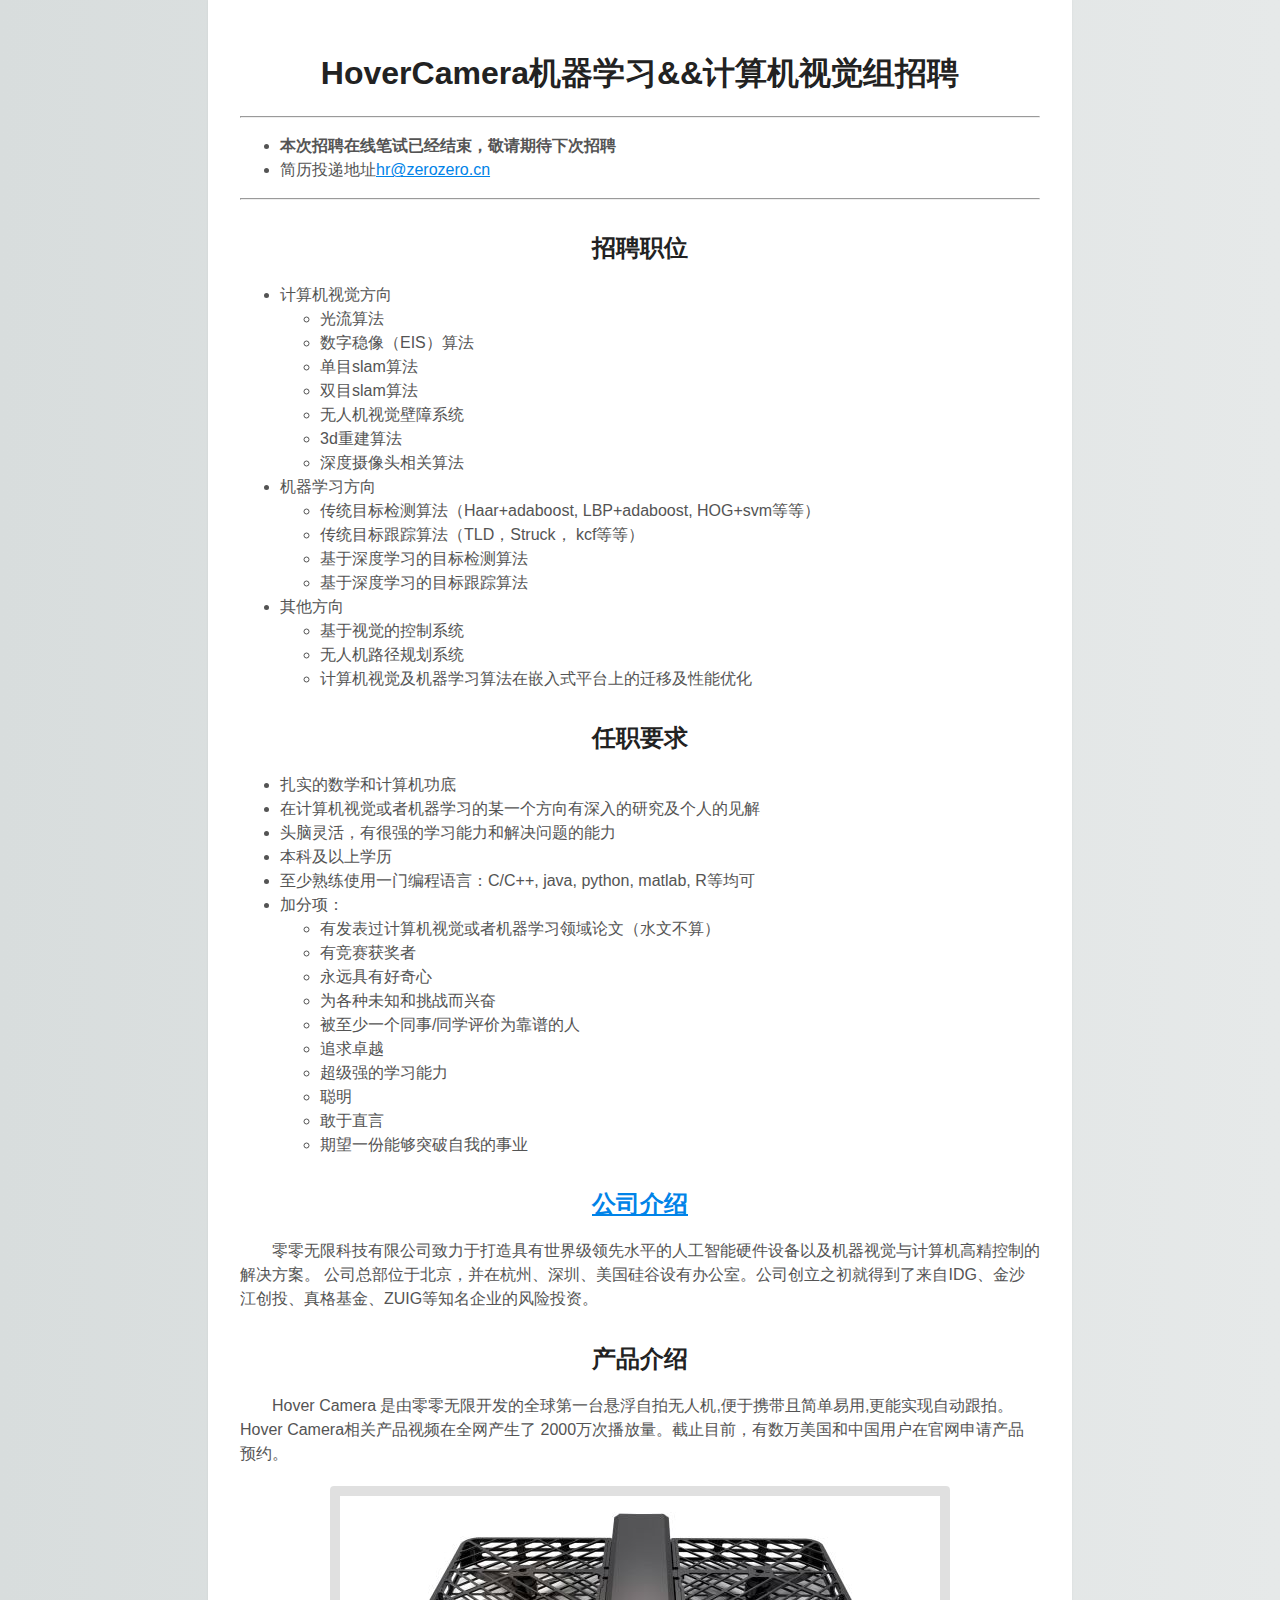
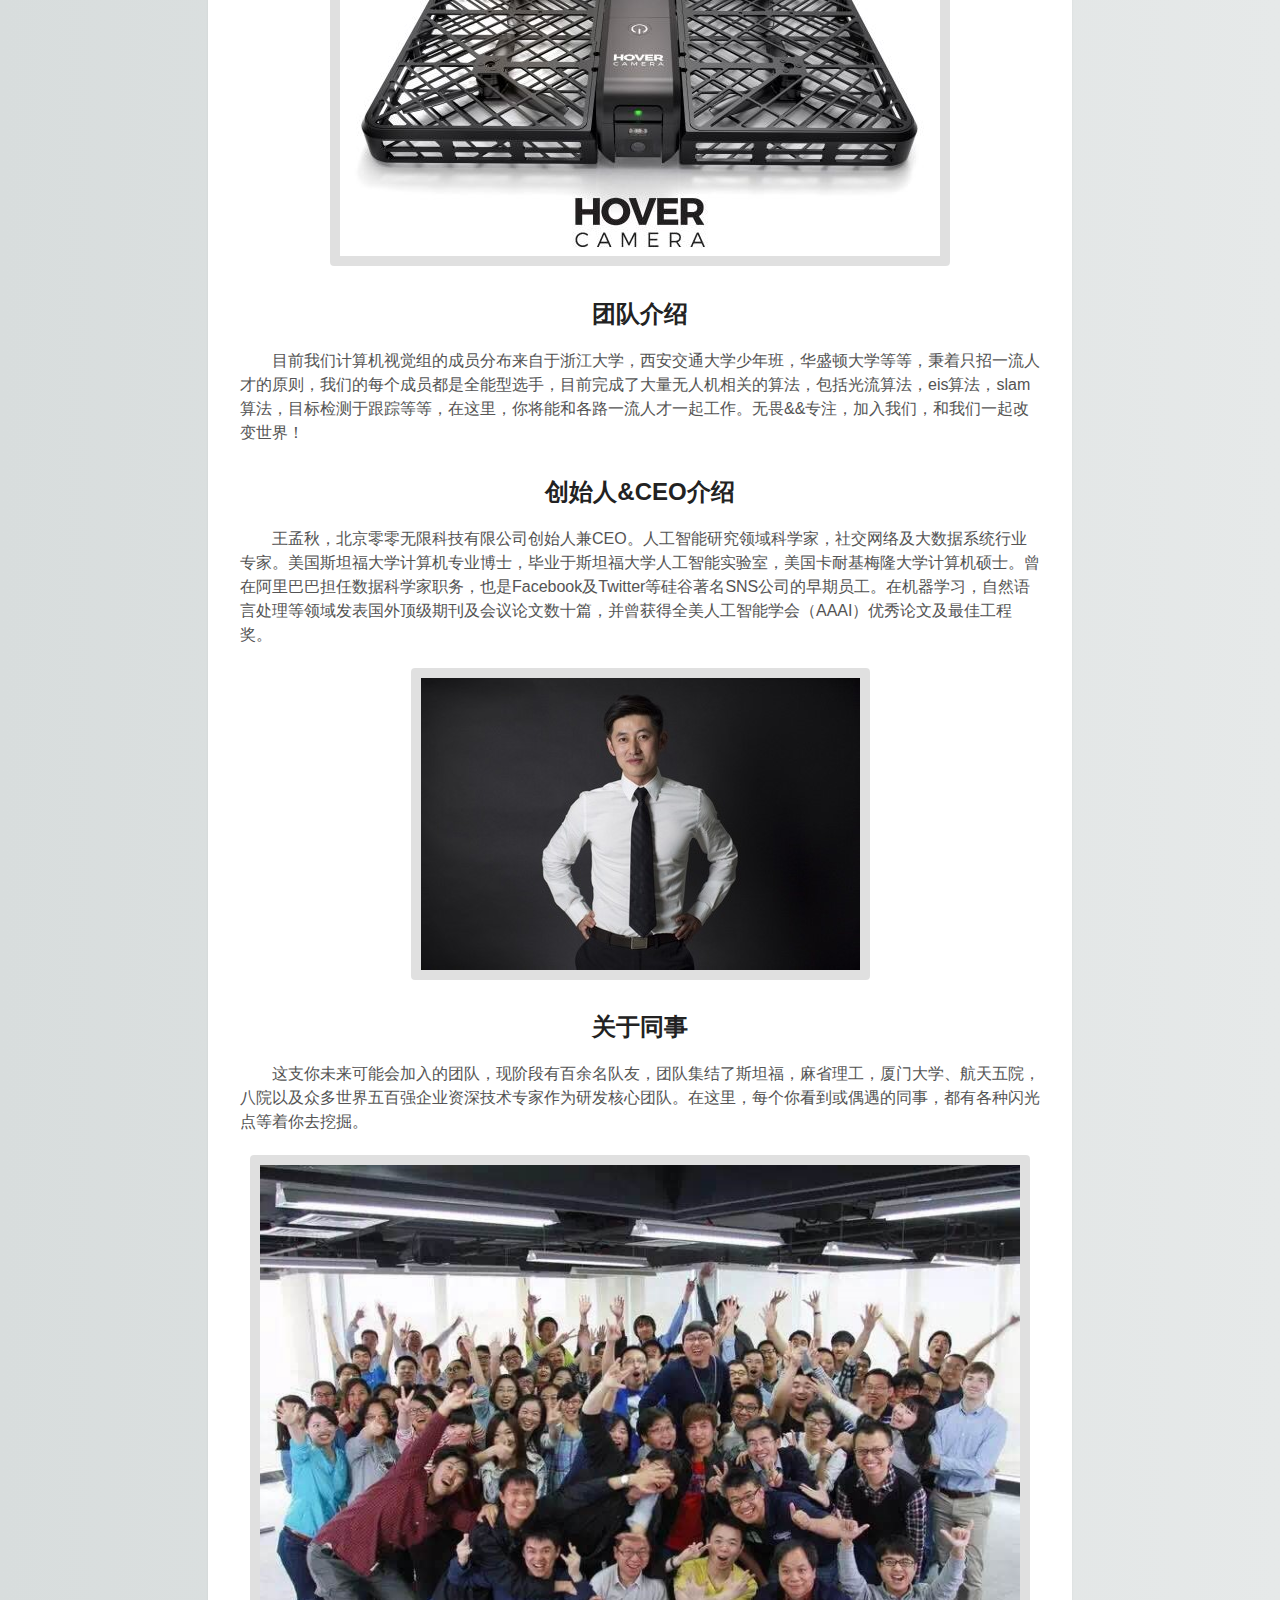
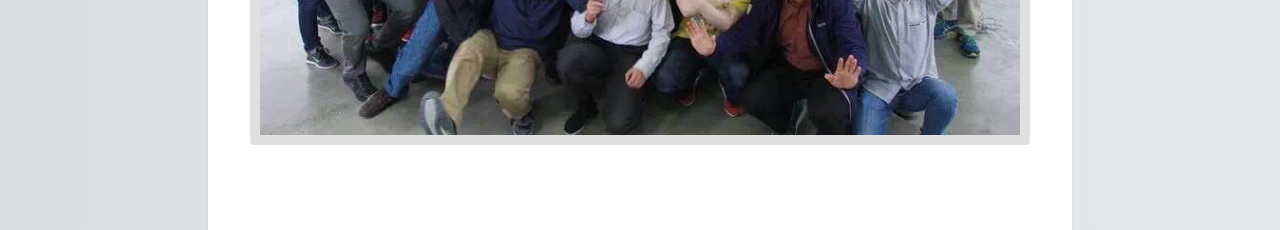
==== index.html @ 0c885255 "original version" ====
<!DOCTYPE html>
<html>
    
    <head>
        <meta charset="utf-8">
        <meta http-equiv="X-UA-Compatible" content="IE=edge">
        <title>零零计算机视觉招聘</title>
        <meta name="description" content="An interactive getting started guide for Brackets.">
        <link rel="stylesheet" type="text/css" href="main.css">
    </head>
    <body>
        
        <h1><center>HoverCamera机器学习&&计算机视觉组招聘</center></h1>
        <hr>
        
        
        <ul>
            <li><strong>本次招聘在线笔试已经结束，敬请期待下次招聘</strong></li>
            <li>简历投递地址<a href="mailto:hr@zerozero.cn">hr@zerozero.cn</a> </li>
        </ul>
        <hr>


        <h2><center>招聘职位</center></h2>
        <ul>
            <li>计算机视觉方向</li>
         
                <ul>
                    <li>光流算法 </li>
                    <li>数字稳像（EIS）算法 </li>
                    <li>单目slam算法 </li>
                    <li>双目slam算法 </li>
                    <li>无人机视觉壁障系统 </li>
                    <li>3d重建算法</li>
                    <li>深度摄像头相关算法</li>
                </ul>

            <li>机器学习方向</li> 
                <ul>
                    <li>传统目标检测算法（Haar+adaboost, LBP+adaboost, HOG+svm等等） </li>
                    <li>传统目标跟踪算法（TLD，Struck， kcf等等） </li>
                    <li>基于深度学习的目标检测算法 </li>
                    <li>基于深度学习的目标跟踪算法 </li>
                </ul>

            <li>其他方向</li> 
                <ul>
                    <li>基于视觉的控制系统 </li>
                    <li>无人机路径规划系统 </li>
                    <li>计算机视觉及机器学习算法在嵌入式平台上的迁移及性能优化 </li>
                </ul>
        </ul>

        <h2> <center>任职要求</center> </h2>
        <ul>
        <li>扎实的数学和计算机功底 </li>
        <li>在计算机视觉或者机器学习的某一个方向有深入的研究及个人的见解  </li>
        <li>头脑灵活，有很强的学习能力和解决问题的能力  </li>
        <li>本科及以上学历  </li>
        <li>至少熟练使用一门编程语言：C/C++, java, python, matlab, R等均可  </li>
        <li>加分项：  </li>
            <ul>
                <li>有发表过计算机视觉或者机器学习领域论文（水文不算） </li>
                <li>有竞赛获奖者  </li>
                <li>永远具有好奇心 </li>
                <li>为各种未知和挑战而兴奋 </li>
                <li>被至少一个同事/同学评价为靠谱的人 </li>
                <li>追求卓越 </li>
                <li>超级强的学习能力 </li>
                <li>聪明 </li>
                <li>敢于直言 </li>
                <li>期望一份能够突破自我的事业 </li>
            </ul>
        </ul>
        
        <h2><center><a href="http://www.gethover.com">公司介绍</a></center></h2>
        <p class="indent">
            零零无限科技有限公司致力于打造具有世界级领先水平的人工智能硬件设备以及机器视觉与计算机高精控制的解决方案。 公司总部位于北京，并在杭州、深圳、美国硅谷设有办公室。公司创立之初就得到了来自IDG、金沙江创投、真格基金、ZUIG等知名企业的风险投资。

        </p>
        
        <h2><center>产品介绍</center></h2>
        <p class="indent">
            Hover Camera 是由零零无限开发的全球第一台悬浮自拍无人机,便于携带且简单易用,更能实现自动跟拍。Hover Camera相关产品视频在全网产生了 2000万次播放量。截止目前，有数万美国和中国用户在官网申请产品预约。
        </p>
        <img alt="HoverCamera" src="screenshots/hovercamera.jpg" />
        
        <h2><center>团队介绍</center></h2>
        
        <p class="indent">
            目前我们计算机视觉组的成员分布来自于浙江大学，西安交通大学少年班，华盛顿大学等等，秉着只招一流人才的原则，我们的每个成员都是全能型选手，目前完成了大量无人机相关的算法，包括光流算法，eis算法，slam算法，目标检测于跟踪等等，在这里，你将能和各路一流人才一起工作。无畏&&专注，加入我们，和我们一起改变世界！
            
        </p>
        
        <h2><center>创始人&CEO介绍</center></h2>
        <p class="indent">
           王孟秋，北京零零无限科技有限公司创始人兼CEO。人工智能研究领域科学家，社交网络及大数据系统行业专家。美国斯坦福大学计算机专业博士，毕业于斯坦福大学人工智能实验室，美国卡耐基梅隆大学计算机硕士。曾在阿里巴巴担任数据科学家职务，也是Facebook及Twitter等硅谷著名SNS公司的早期员工。在机器学习，自然语言处理等领域发表国外顶级期刊及会议论文数十篇，并曾获得全美人工智能学会（AAAI）优秀论文及最佳工程奖。
        </p>
        
        <img alt="ceo" src="screenshots/ceo.jpg" />
        
        <h2><center>关于同事</center></h2>
        <p class="indent">
            这支你未来可能会加入的团队，现阶段有百余名队友，团队集结了斯坦福，麻省理工，厦门大学、航天五院，八院以及众多世界五百强企业资深技术专家作为研发核心团队。在这里，每个你看到或偶遇的同事，都有各种闪光点等着你去挖掘。
        </p>
        <img alt="ceo" src="screenshots/team.jpg" />
        
    </body>
</html>
---- main.css ----
html {
    background: #e6e9e9;
    background-image: linear-gradient(270deg, rgb(230, 233, 233) 0%, rgb(216, 221, 221) 100%);
    -webkit-font-smoothing: antialiased;
}

body {
    background: #fff;
    box-shadow: 0 0 2px rgba(0, 0, 0, 0.06);
    color: #545454;
    font-size: 16px;
    line-height: 1.5;
    margin: 0 auto;
    max-width: 800px;
    padding: 2em 2em 4em;
    font-family:montserrat,"Microsoft YaHei",微软雅黑,SimHei,黑体,sans-serif;;
}

h1, h2, h3, h4, h5, h6 {
    color: #222;
    font-weight: 600;
    line-height: 1.3;
}

h2 {
    margin-top: 1.3em;
}

a {
    color: #0083e8;
}

b, strong {
    font-weight: 600;
}

samp {
    display: none;
}

img {
    -webkit-animation: colorize 2s cubic-bezier(0, 0, .78, .36) 1;
            animation: colorize 2s cubic-bezier(0, 0, .78, .36) 1;
    background: transparent;
    border: 10px solid rgba(0, 0, 0, 0.12);
    border-radius: 4px;
    display: block;
    margin: 1.3em auto;
    max-width: 95%;
}

@-webkit-keyframes colorize {
    0% {
        -webkit-filter: grayscale(100%);
    }
    100% {
        -webkit-filter: grayscale(0%);
    }
}

@keyframes colorize {
    0% {
        filter: grayscale(100%);
    }
    100% {
        filter: grayscale(0%);
    }
}

.indent{text-indent: 2em;}
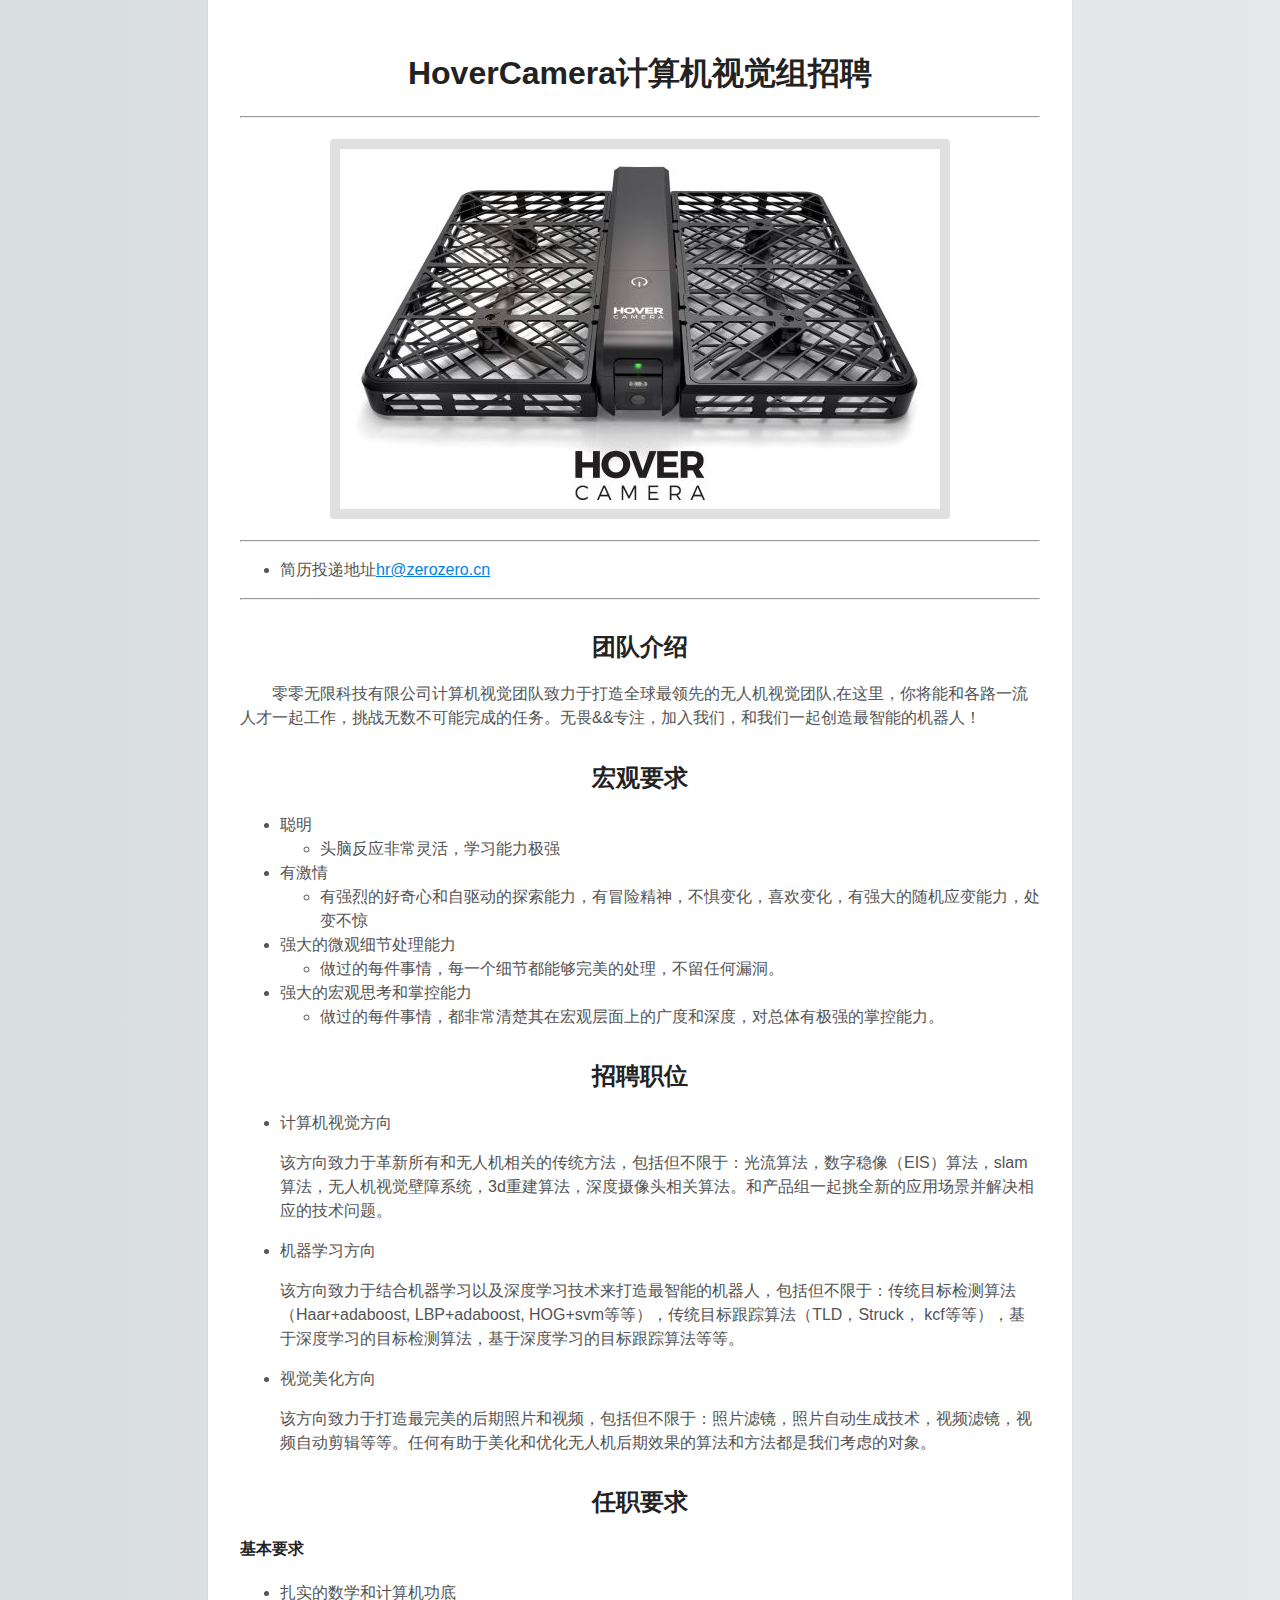
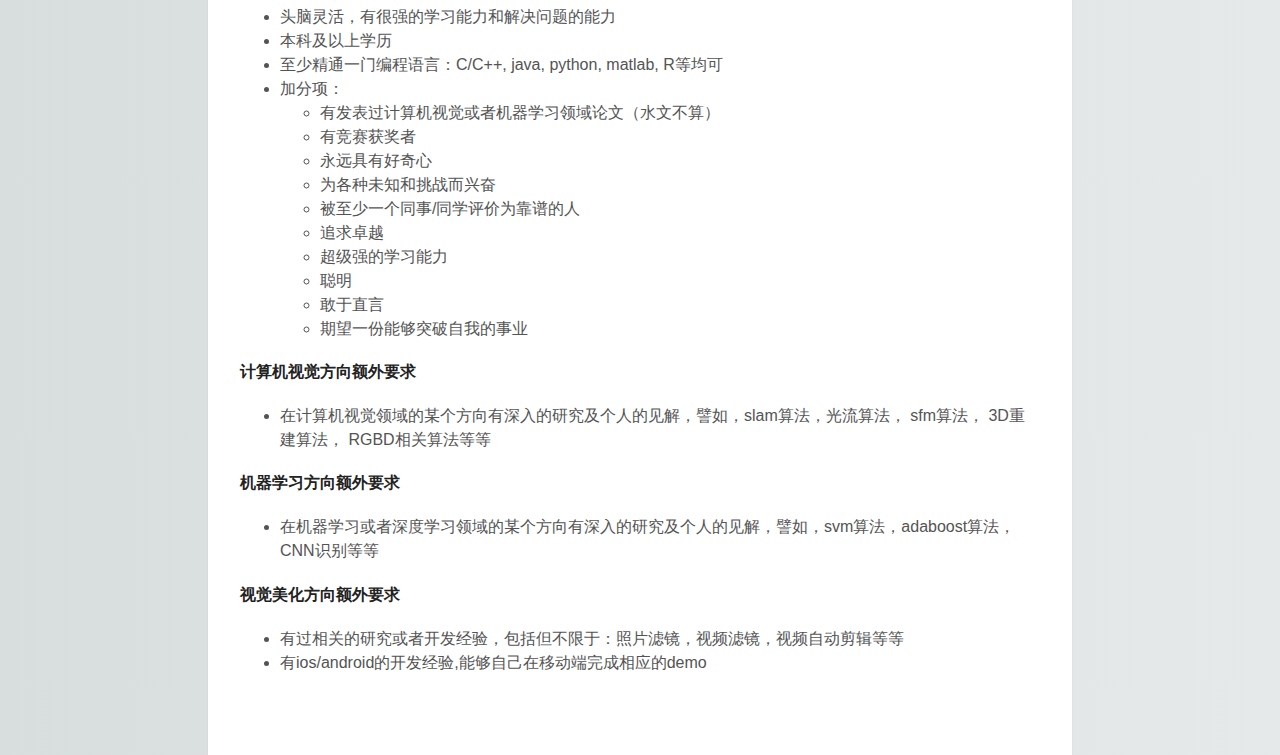
==== commit 2c5863f6: "new-version" ====
--- a/index.html
+++ b/index.html
@@ -10,54 +10,61 @@
     </head>
     <body>
         
-        <h1><center>HoverCamera机器学习&&计算机视觉组招聘</center></h1>
+        <h1><center>HoverCamera计算机视觉组招聘</center></h1>
         <hr>
         
-        
+        <img alt="HoverCamera" src="screenshots/hovercamera.jpg" />
+
+        <hr>
+
         <ul>
-            <li><strong>本次招聘在线笔试已经结束，敬请期待下次招聘</strong></li>
             <li>简历投递地址<a href="mailto:hr@zerozero.cn">hr@zerozero.cn</a> </li>
         </ul>
         <hr>
-
+        
+        <h2><center>团队介绍</center></h2>
+        <p class="indent">
+            零零无限科技有限公司计算机视觉团队致力于打造全球最领先的无人机视觉团队,在这里，你将能和各路一流人才一起工作，挑战无数不可能完成的任务。无畏&&专注，加入我们，和我们一起创造最智能的机器人！
+        </p>
+        
+        <h2><center>宏观要求</center></h2>
+        <ul>
+            <li>聪明</li>
+                <ul><li>头脑反应非常灵活，学习能力极强</li></ul>
+            <li>有激情</li>
+                <ul><li>有强烈的好奇心和自驱动的探索能力，有冒险精神，不惧变化，喜欢变化，有强大的随机应变能力，处变不惊</li></ul>
+            <li>强大的微观细节处理能力</li>
+                <ul><li>做过的每件事情，每一个细节都能够完美的处理，不留任何漏洞。</li></ul>
+            <li>强大的宏观思考和掌控能力</li>
+                <ul><li>做过的每件事情，都非常清楚其在宏观层面上的广度和深度，对总体有极强的掌控能力。</li></ul>
+        </ul>
 
         <h2><center>招聘职位</center></h2>
         <ul>
             <li>计算机视觉方向</li>
-         
-                <ul>
-                    <li>光流算法 </li>
-                    <li>数字稳像（EIS）算法 </li>
-                    <li>单目slam算法 </li>
-                    <li>双目slam算法 </li>
-                    <li>无人机视觉壁障系统 </li>
-                    <li>3d重建算法</li>
-                    <li>深度摄像头相关算法</li>
-                </ul>
+                <p>
+                    该方向致力于革新所有和无人机相关的传统方法，包括但不限于：光流算法，数字稳像（EIS）算法，slam算法，无人机视觉壁障系统，3d重建算法，深度摄像头相关算法。和产品组一起挑全新的应用场景并解决相应的技术问题。
+                </p>
 
             <li>机器学习方向</li> 
-                <ul>
-                    <li>传统目标检测算法（Haar+adaboost, LBP+adaboost, HOG+svm等等） </li>
-                    <li>传统目标跟踪算法（TLD，Struck， kcf等等） </li>
-                    <li>基于深度学习的目标检测算法 </li>
-                    <li>基于深度学习的目标跟踪算法 </li>
-                </ul>
-
-            <li>其他方向</li> 
-                <ul>
-                    <li>基于视觉的控制系统 </li>
-                    <li>无人机路径规划系统 </li>
-                    <li>计算机视觉及机器学习算法在嵌入式平台上的迁移及性能优化 </li>
-                </ul>
+                <p>
+                    该方向致力于结合机器学习以及深度学习技术来打造最智能的机器人，包括但不限于：传统目标检测算法（Haar+adaboost, LBP+adaboost, HOG+svm等等），传统目标跟踪算法（TLD，Struck， kcf等等），基于深度学习的目标检测算法，基于深度学习的目标跟踪算法等等。
+                </p>
+            
+            <li>视觉美化方向</li>
+                <p>
+                    该方向致力于打造最完美的后期照片和视频，包括但不限于：照片滤镜，照片自动生成技术，视频滤镜，视频自动剪辑等等。任何有助于美化和优化无人机后期效果的算法和方法都是我们考虑的对象。
+                </p>
         </ul>
 
         <h2> <center>任职要求</center> </h2>
+        
+        <h4>基本要求</h4>
         <ul>
         <li>扎实的数学和计算机功底 </li>
-        <li>在计算机视觉或者机器学习的某一个方向有深入的研究及个人的见解  </li>
         <li>头脑灵活，有很强的学习能力和解决问题的能力  </li>
         <li>本科及以上学历  </li>
-        <li>至少熟练使用一门编程语言：C/C++, java, python, matlab, R等均可  </li>
+        <li>至少精通一门编程语言：C/C++, java, python, matlab, R等均可  </li>
         <li>加分项：  </li>
             <ul>
                 <li>有发表过计算机视觉或者机器学习领域论文（水文不算） </li>
@@ -73,37 +80,21 @@
             </ul>
         </ul>
         
-        <h2><center><a href="http://www.gethover.com">公司介绍</a></center></h2>
-        <p class="indent">
-            零零无限科技有限公司致力于打造具有世界级领先水平的人工智能硬件设备以及机器视觉与计算机高精控制的解决方案。 公司总部位于北京，并在杭州、深圳、美国硅谷设有办公室。公司创立之初就得到了来自IDG、金沙江创投、真格基金、ZUIG等知名企业的风险投资。
-
-        </p>
+        <h4>计算机视觉方向额外要求</h4>
+        <ul>
+             <li>在计算机视觉领域的某个方向有深入的研究及个人的见解，譬如，slam算法，光流算法， sfm算法， 3D重建算法， RGBD相关算法等等  </li>
+        </ul>
         
-        <h2><center>产品介绍</center></h2>
-        <p class="indent">
-            Hover Camera 是由零零无限开发的全球第一台悬浮自拍无人机,便于携带且简单易用,更能实现自动跟拍。Hover Camera相关产品视频在全网产生了 2000万次播放量。截止目前，有数万美国和中国用户在官网申请产品预约。
-        </p>
-        <img alt="HoverCamera" src="screenshots/hovercamera.jpg" />
+        <h4>机器学习方向额外要求</h4>
+        <ul>
+             <li>在机器学习或者深度学习领域的某个方向有深入的研究及个人的见解，譬如，svm算法，adaboost算法，CNN识别等等  </li>
+        </ul>
         
-        <h2><center>团队介绍</center></h2>
-        
-        <p class="indent">
-            目前我们计算机视觉组的成员分布来自于浙江大学，西安交通大学少年班，华盛顿大学等等，秉着只招一流人才的原则，我们的每个成员都是全能型选手，目前完成了大量无人机相关的算法，包括光流算法，eis算法，slam算法，目标检测于跟踪等等，在这里，你将能和各路一流人才一起工作。无畏&&专注，加入我们，和我们一起改变世界！
-            
-        </p>
-        
-        <h2><center>创始人&CEO介绍</center></h2>
-        <p class="indent">
-           王孟秋，北京零零无限科技有限公司创始人兼CEO。人工智能研究领域科学家，社交网络及大数据系统行业专家。美国斯坦福大学计算机专业博士，毕业于斯坦福大学人工智能实验室，美国卡耐基梅隆大学计算机硕士。曾在阿里巴巴担任数据科学家职务，也是Facebook及Twitter等硅谷著名SNS公司的早期员工。在机器学习，自然语言处理等领域发表国外顶级期刊及会议论文数十篇，并曾获得全美人工智能学会（AAAI）优秀论文及最佳工程奖。
-        </p>
-        
-        <img alt="ceo" src="screenshots/ceo.jpg" />
-        
-        <h2><center>关于同事</center></h2>
-        <p class="indent">
-            这支你未来可能会加入的团队，现阶段有百余名队友，团队集结了斯坦福，麻省理工，厦门大学、航天五院，八院以及众多世界五百强企业资深技术专家作为研发核心团队。在这里，每个你看到或偶遇的同事，都有各种闪光点等着你去挖掘。
-        </p>
-        <img alt="ceo" src="screenshots/team.jpg" />
-        
+        <h4>视觉美化方向额外要求</h4>
+        <ul>
+            <li>有过相关的研究或者开发经验，包括但不限于：照片滤镜，视频滤镜，视频自动剪辑等等</li>
+            <li>有ios/android的开发经验,能够自己在移动端完成相应的demo</li>
+        </ul>
+                
     </body>
 </html>
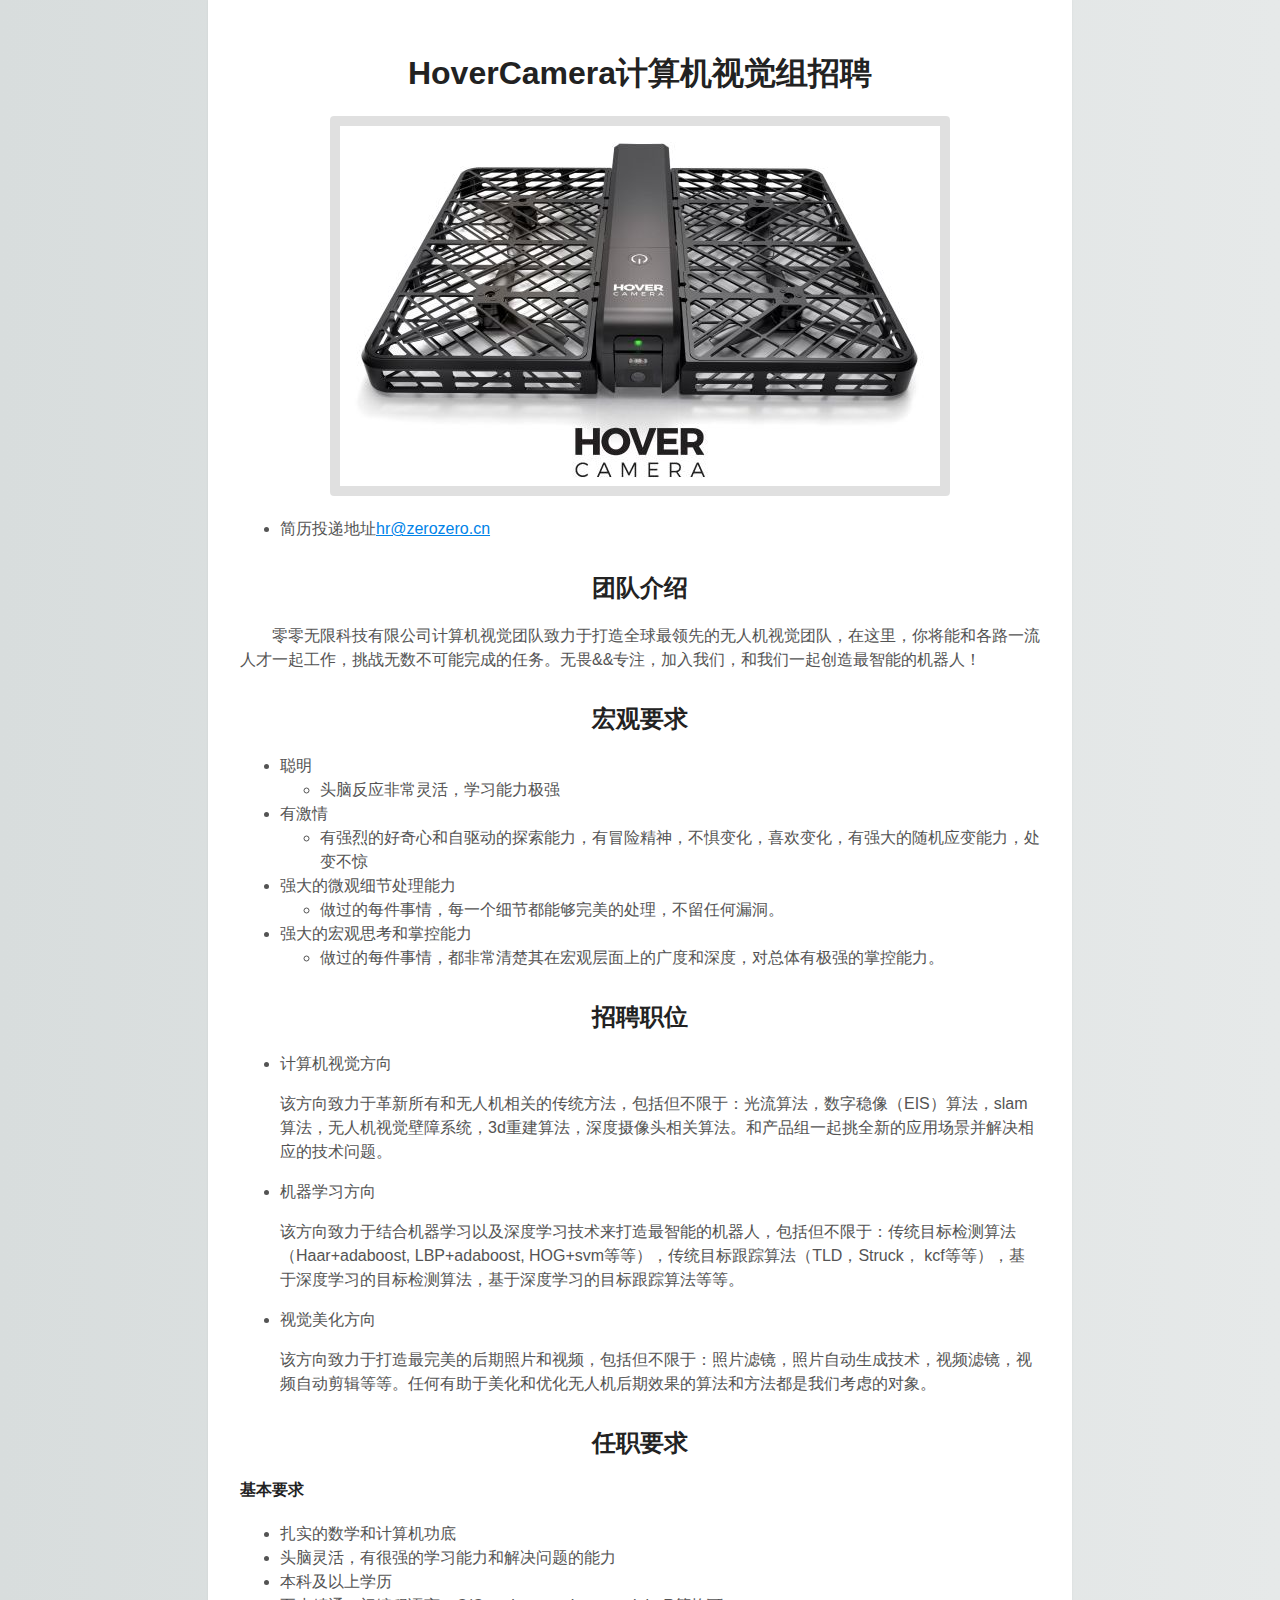
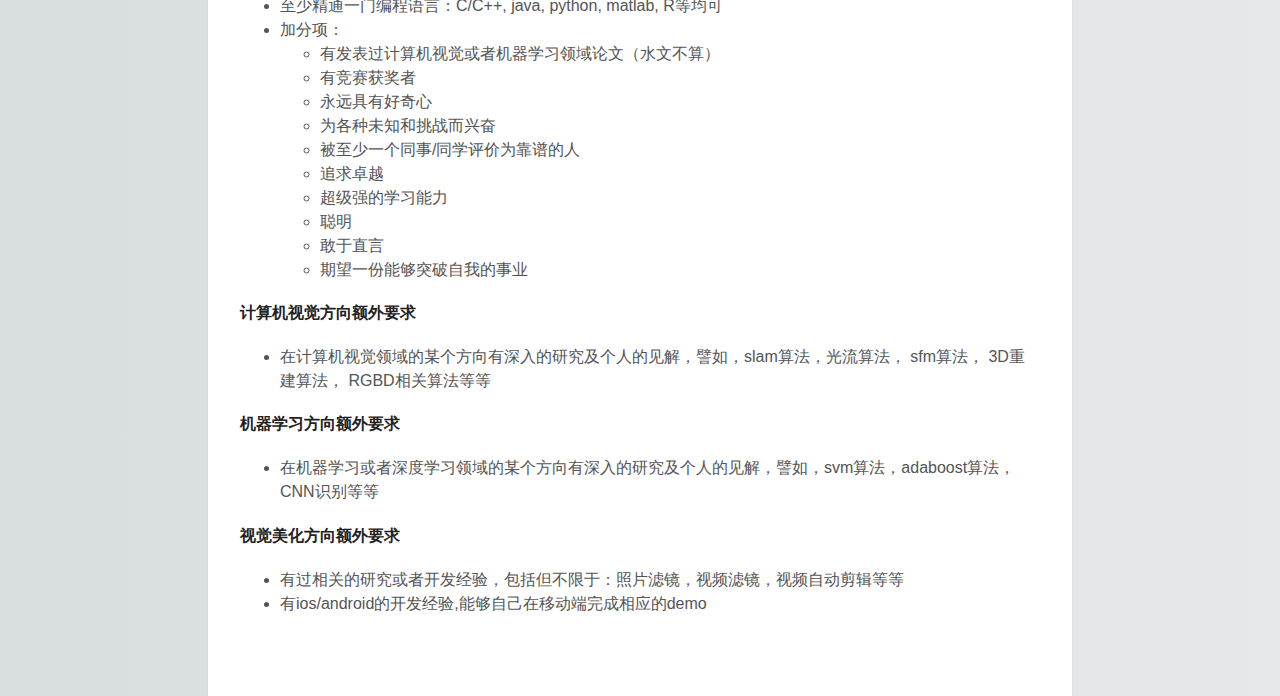
==== commit 2c86da94: "a-little-cleanup" ====
--- a/index.html
+++ b/index.html
@@ -11,20 +11,16 @@
     <body>
         
         <h1><center>HoverCamera计算机视觉组招聘</center></h1>
-        <hr>
         
         <img alt="HoverCamera" src="screenshots/hovercamera.jpg" />
-
-        <hr>
 
         <ul>
             <li>简历投递地址<a href="mailto:hr@zerozero.cn">hr@zerozero.cn</a> </li>
         </ul>
-        <hr>
         
         <h2><center>团队介绍</center></h2>
         <p class="indent">
-            零零无限科技有限公司计算机视觉团队致力于打造全球最领先的无人机视觉团队,在这里，你将能和各路一流人才一起工作，挑战无数不可能完成的任务。无畏&&专注，加入我们，和我们一起创造最智能的机器人！
+            零零无限科技有限公司计算机视觉团队致力于打造全球最领先的无人机视觉团队，在这里，你将能和各路一流人才一起工作，挑战无数不可能完成的任务。无畏&&专注，加入我们，和我们一起创造最智能的机器人！
         </p>
         
         <h2><center>宏观要求</center></h2>
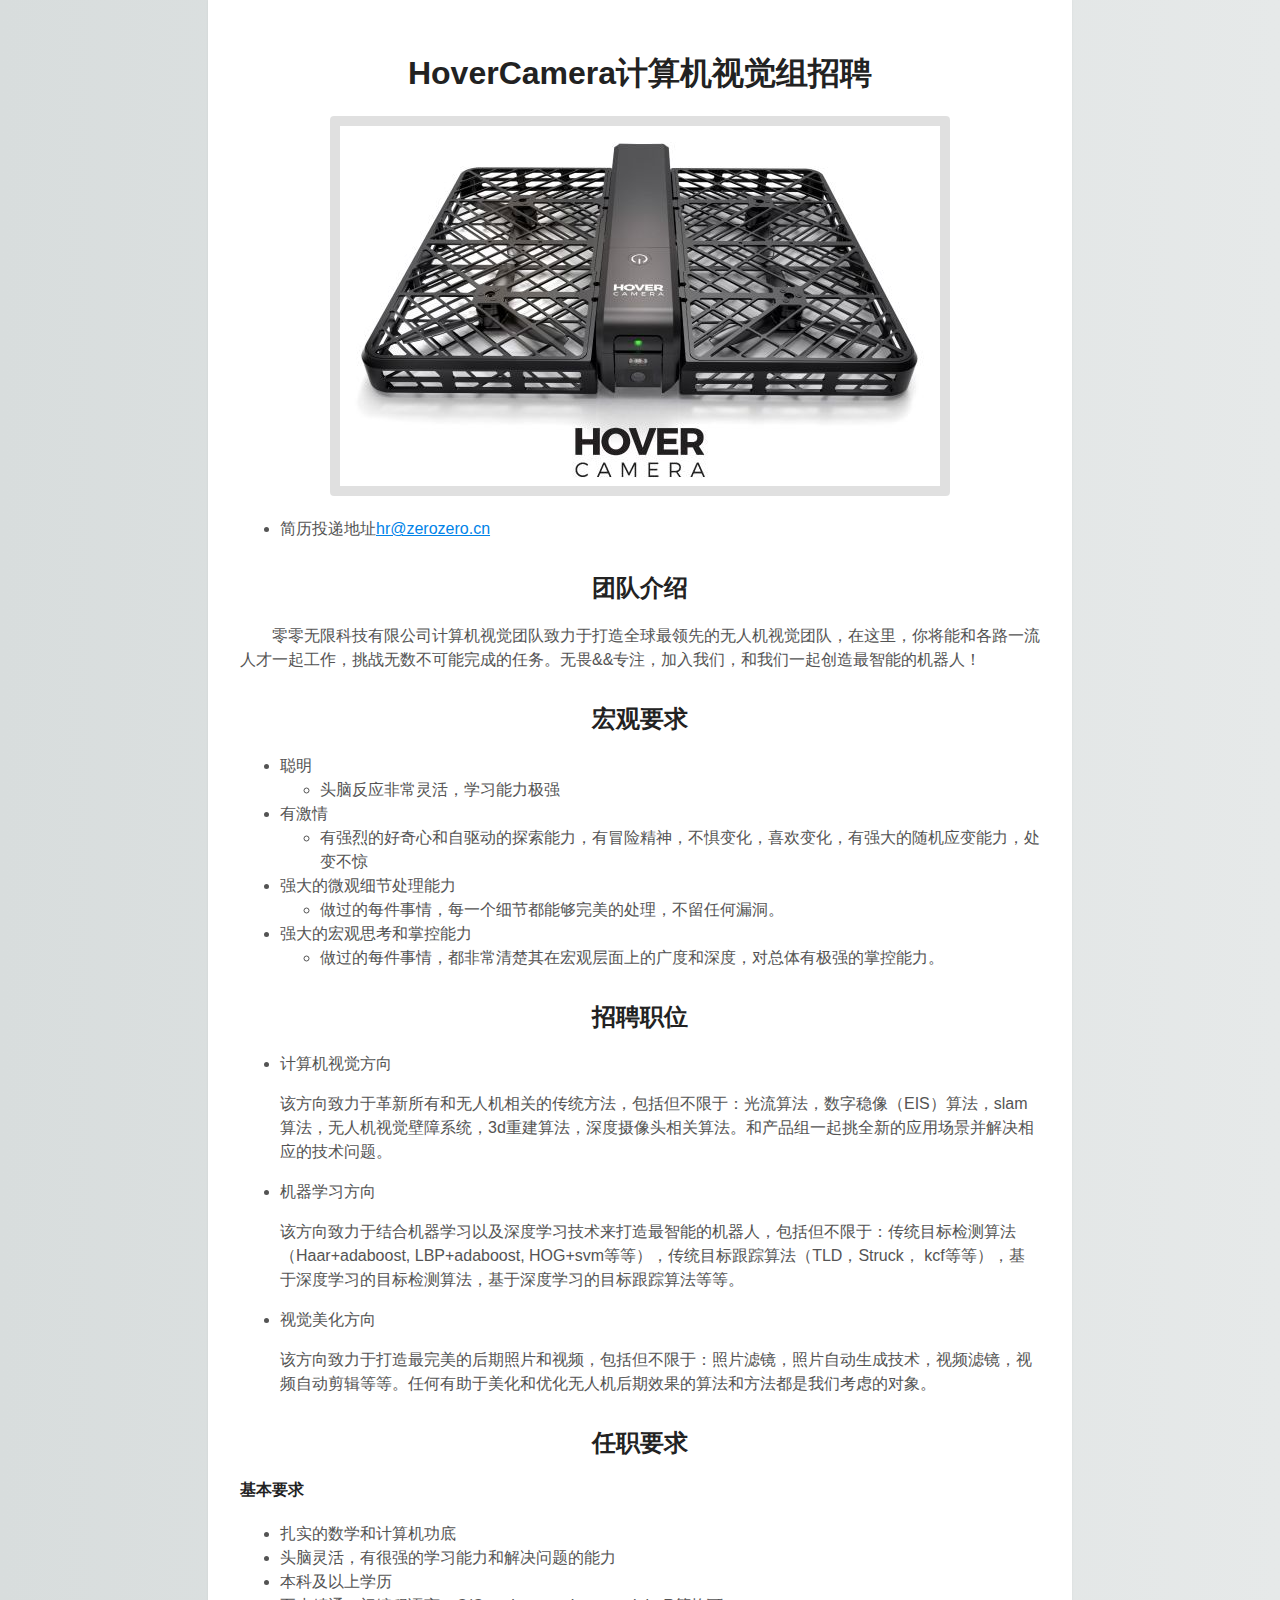
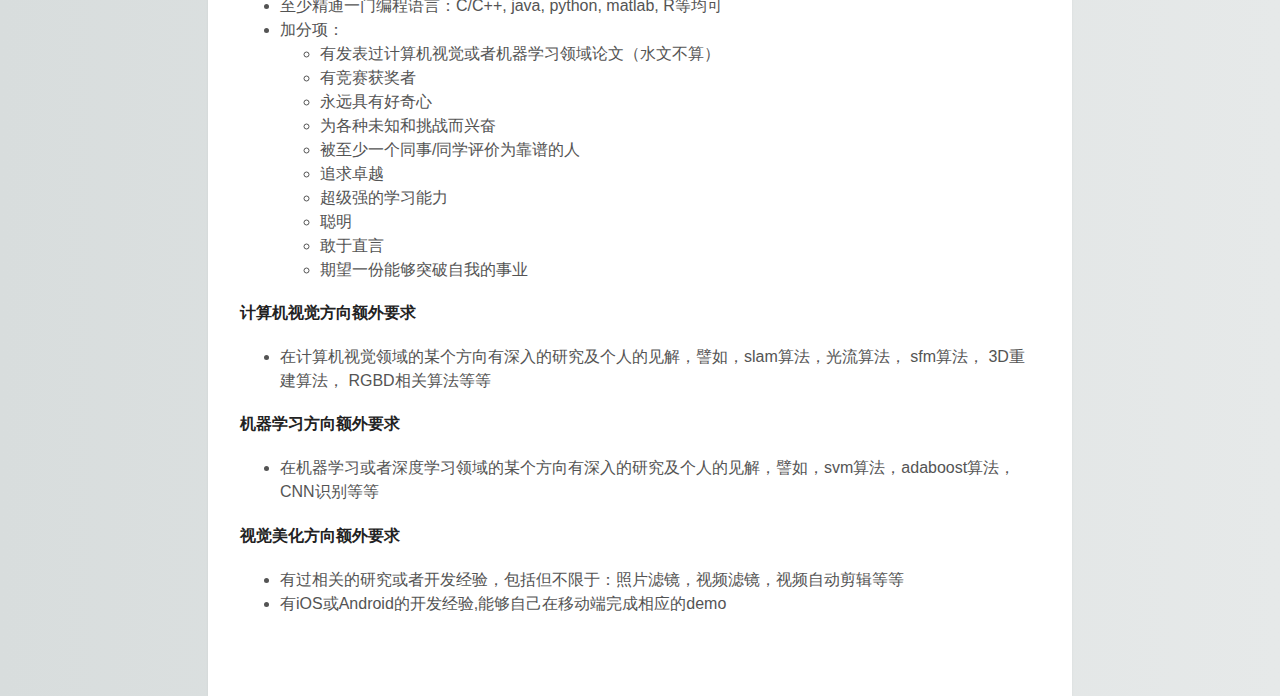
==== commit d7c0f556: "ios/android-to-iOS/Android" ====
--- a/index.html
+++ b/index.html
@@ -89,7 +89,7 @@
         <h4>视觉美化方向额外要求</h4>
         <ul>
             <li>有过相关的研究或者开发经验，包括但不限于：照片滤镜，视频滤镜，视频自动剪辑等等</li>
-            <li>有ios/android的开发经验,能够自己在移动端完成相应的demo</li>
+            <li>有iOS或Android的开发经验,能够自己在移动端完成相应的demo</li>
         </ul>
                 
     </body>
